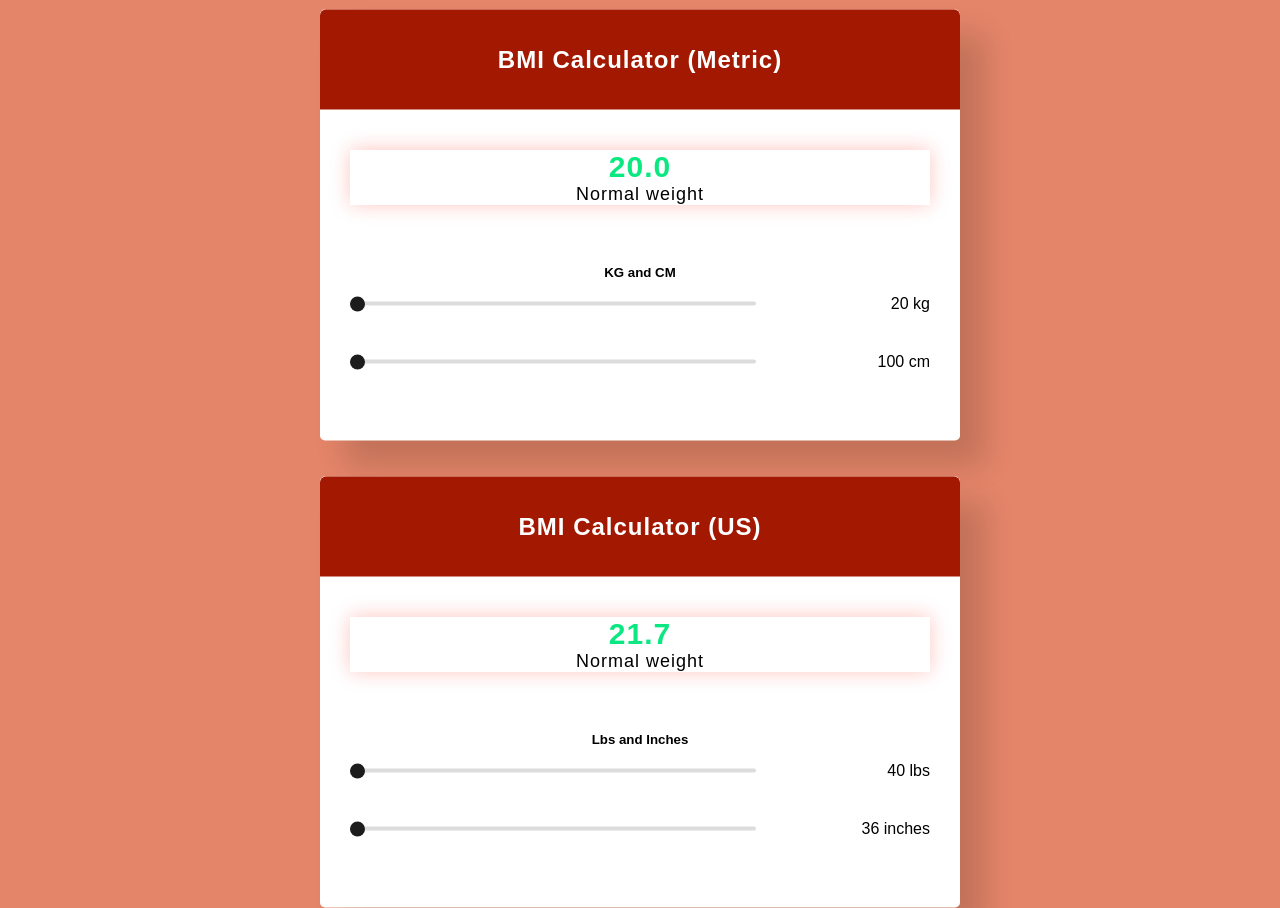
==== bmi.html @ 7e18f994 "Adding the files" ====
<!DOCTYPE html>
<html lang="en">
<head>
    <meta charset="UTF-8">
    <meta http-equiv="X-UA-Compatible" content="IE=edge">
    <meta name="viewport" content="width=device-width, initial-scale=1.0">
    <title>BMI Slider</title>
    <link rel="stylesheet" href="bmi.css">
</head>
<body>
    <div class="container">
        <h1>BMI Calculator (Metric)</h1>
        <div class="display">
            <p id="result">20.0</p>
            <p id="category">Normal weight</p>
         </div>

         <h5 style="text-align: center; margin-bottom: 15px;">KG and CM </h5>
         <div class="row">
            <input type="range" min="20" max="200" value="20" id="weight" oninput="calculate()">
            <span id="weight-val">20 kg</span>
         </div>
         
        <div class="row">
            <input type="range" min="100" max="250" value="100" id="height" oninput="calculate()">
             <span id="height-val">100 cm</span>
          </div>


    </div>

    <br>
    <br>

    <div class="container">

        <h1>BMI Calculator (US)</h1>
        <div class="display">
            <p id="result2">21.7</p>
            <p id="category2">Normal weight</p>
         </div>

        <h5 style="text-align: center; margin-bottom: 15px;">Lbs and Inches</h5>
          
        <div class="row">
          <input type="range" min="40" max="500" value="40" id="weightLbs" oninput="calculate2()">
          <span id="weightLbs-val">40 lbs</span>
       </div>
       
      <div class="row">
          <input type="range" min="36" max="96" value="36" id="heightInch" oninput="calculate2()">
           <span id="heightInch-val">36 inches</span>
        </div>
    </div>

    <script src="js/bmi.js"></script>
</body>
</html>
---- bmi.css ----
*,
*:before,
*:after{
    padding: 0;
    margin: 0;
    box-sizing: border-box;
}
body{
    height: 100vh;
    background: #e48569;
    width: 100vw;
}

.container{
    background-color: #ffffff;
    padding: 30px 30px;
    width: 50%;
    min-width: 400px;
    positioN: relative;
    transform: translate(-50%,-50%);
    top: 25%;
    left: 50%;
    border-radius: 5px;
    font-family: 'Poppins',sans-serif;
    box-shadow: 25px 25px 30px rgba(0,0,0,0.15);
}

.container h1{
	background: hsl(9, 100%, 32%);
	color: white;
	text-align: center;
	font-size: 1.5em;
	letter-spacing: 1px;
	margin-top: -30px;
	margin-left: -30px;
	margin-right: -30px;
	margin-bottom: 40px;
    padding: 1.5em;
    border-radius: 0.25em 0.25em 0 0;
}

.display{
    box-shadow: 0 0 20px rgba(250, 29, 0, 0.25);
    margin-bottom: 60px;
  } 
  
  #result{
      font-size: 30px;
      font-weight: 700;
      letter-spacing: 1px;
      text-align: center;
      color: #0be881;
  }
  
  #category{
      font-size: 18px;
      text-align: center;
      letter-spacing: 1px;
  }

  #result2{
    font-size: 30px;
    font-weight: 700;
    letter-spacing: 1px;
    text-align: center;
    color: #0be881;
}

#category2{
    font-size: 18px;
    text-align: center;
    letter-spacing: 1px;
}

  .row{
    display: flex;
    align-items: center;
    justify-content: space-between;
    margin-bottom: 40px;
}
.row span{
    font-weight: 500;
}
input[type="range"]{
    width: 70%;
    height: 3.5px;
    -webkit-appearance: none;
    appearance: none;
    background-color: #dcdcdc;
    border-radius: 3px;
    outline: none;
}

input[type="range"]::-webkit-slider-thumb{
    -webkit-appearance: none;
    appearance: none;
    height: 15px;
    width: 15px;
    background-color: #1c1c1c;
    border-radius: 50%;
    cursor: pointer;
}
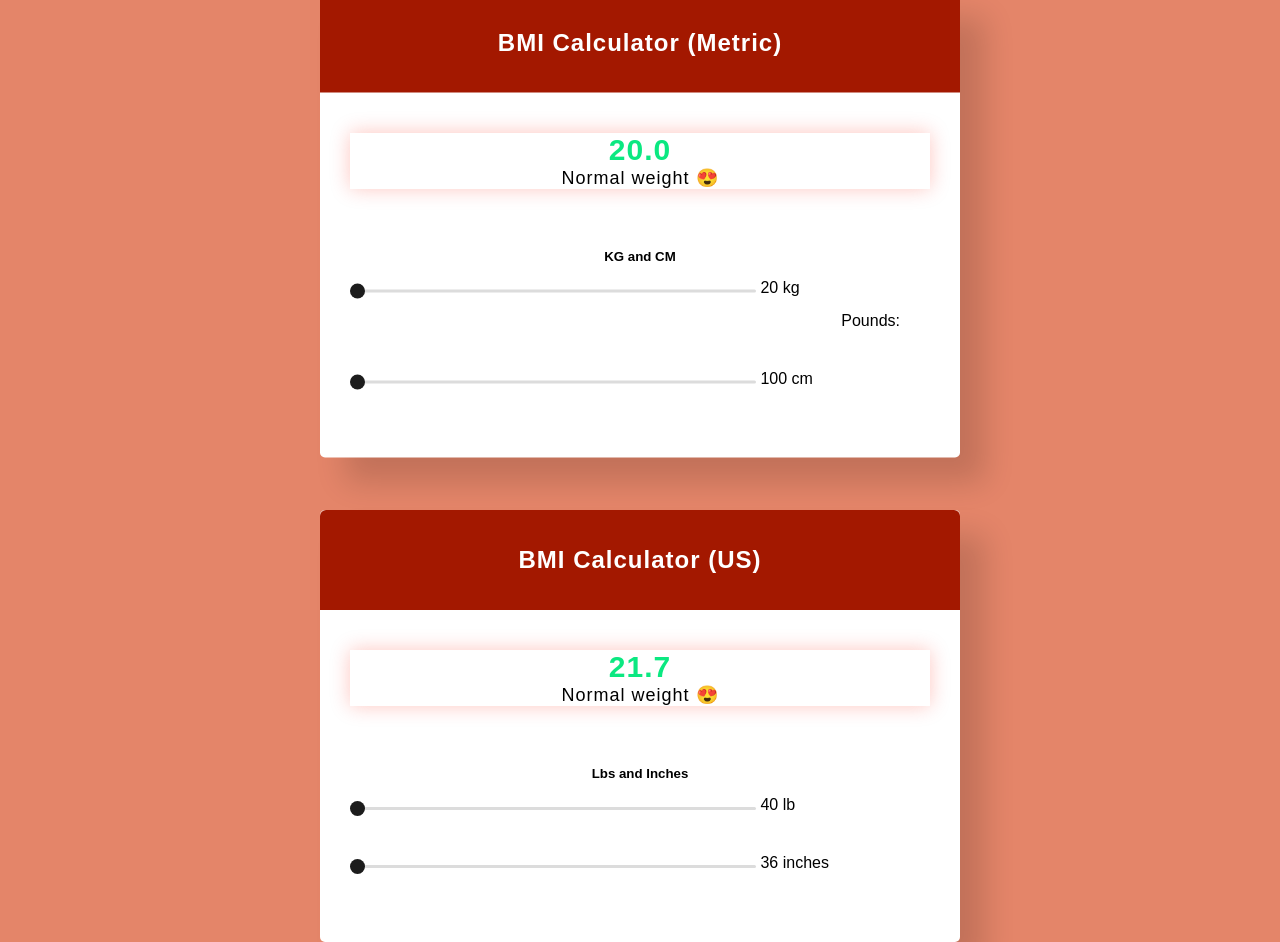
==== commit 8ffdbd12: "Just messed around" ====
--- a/bmi.html
+++ b/bmi.html
@@ -12,13 +12,14 @@
         <h1>BMI Calculator (Metric)</h1>
         <div class="display">
             <p id="result">20.0</p>
-            <p id="category">Normal weight</p>
+            <p id="category">Normal weight 😍</p>
          </div>
 
          <h5 style="text-align: center; margin-bottom: 15px;">KG and CM </h5>
          <div class="row">
-            <input type="range" min="20" max="200" value="20" id="weight" oninput="calculate()">
+            <input type="range" min="20" max="200" value="20" id="weight" oninput="calculate()" oninput="weightConverter(this.value)" onchange="weightConverter(this.value)" >
             <span id="weight-val">20 kg</span>
+            <p>Pounds: <span id="outputKilograms"></span></p>
          </div>
          
         <div class="row">
@@ -37,14 +38,14 @@
         <h1>BMI Calculator (US)</h1>
         <div class="display">
             <p id="result2">21.7</p>
-            <p id="category2">Normal weight</p>
+            <p id="category2">Normal weight 😍</p>
          </div>
 
         <h5 style="text-align: center; margin-bottom: 15px;">Lbs and Inches</h5>
           
         <div class="row">
           <input type="range" min="40" max="500" value="40" id="weightLbs" oninput="calculate2()">
-          <span id="weightLbs-val">40 lbs</span>
+          <span id="weightLbs-val">40 lb</span>
        </div>
        
       <div class="row">
--- a/bmi.css
+++ b/bmi.css
@@ -73,11 +73,15 @@
 }
 
   .row{
-    display: flex;
+    display: block;
     align-items: center;
     justify-content: space-between;
     margin-bottom: 40px;
 }
+ .row p {
+     text-align: right;
+    margin: 15px 30px 15px 15px;
+ }
 .row span{
     font-weight: 500;
 }
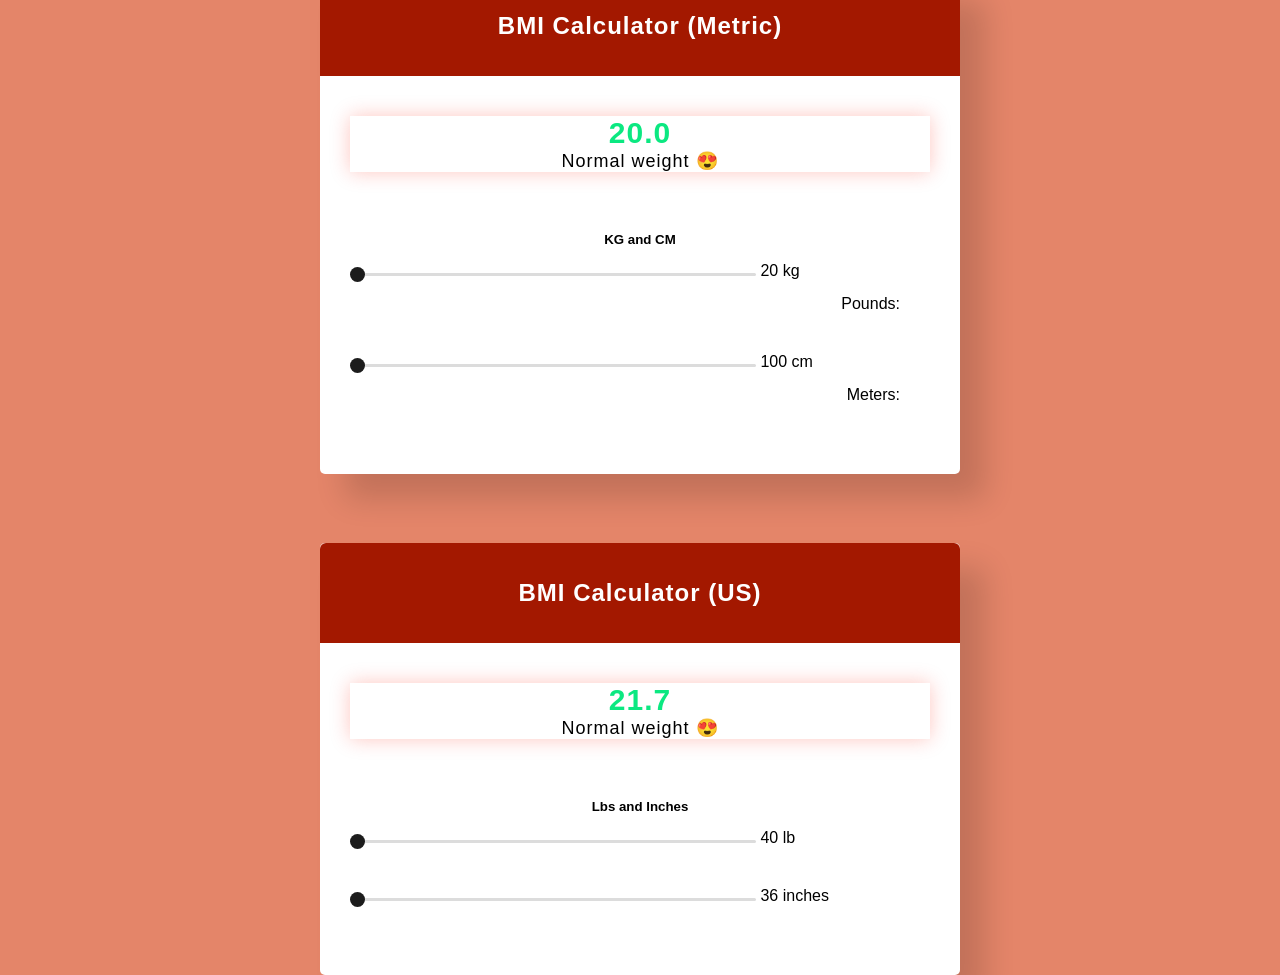
==== commit ba3389a2: "Added a converter that shows the equivalent measurements of the needed units such as kg into pounds " ====
--- a/bmi.html
+++ b/bmi.html
@@ -23,8 +23,10 @@
          </div>
          
         <div class="row">
-            <input type="range" min="100" max="250" value="100" id="height" oninput="calculate()">
+            <input type="range" min="100" max="250" value="100" id="height" oninput="calculate()" oninput="heightConverter(this.value)" onchange="heightConverter(this.value)">
              <span id="height-val">100 cm</span>
+
+             <p>Meters: <span id="outputMeters"></span></p>
           </div>
 
 
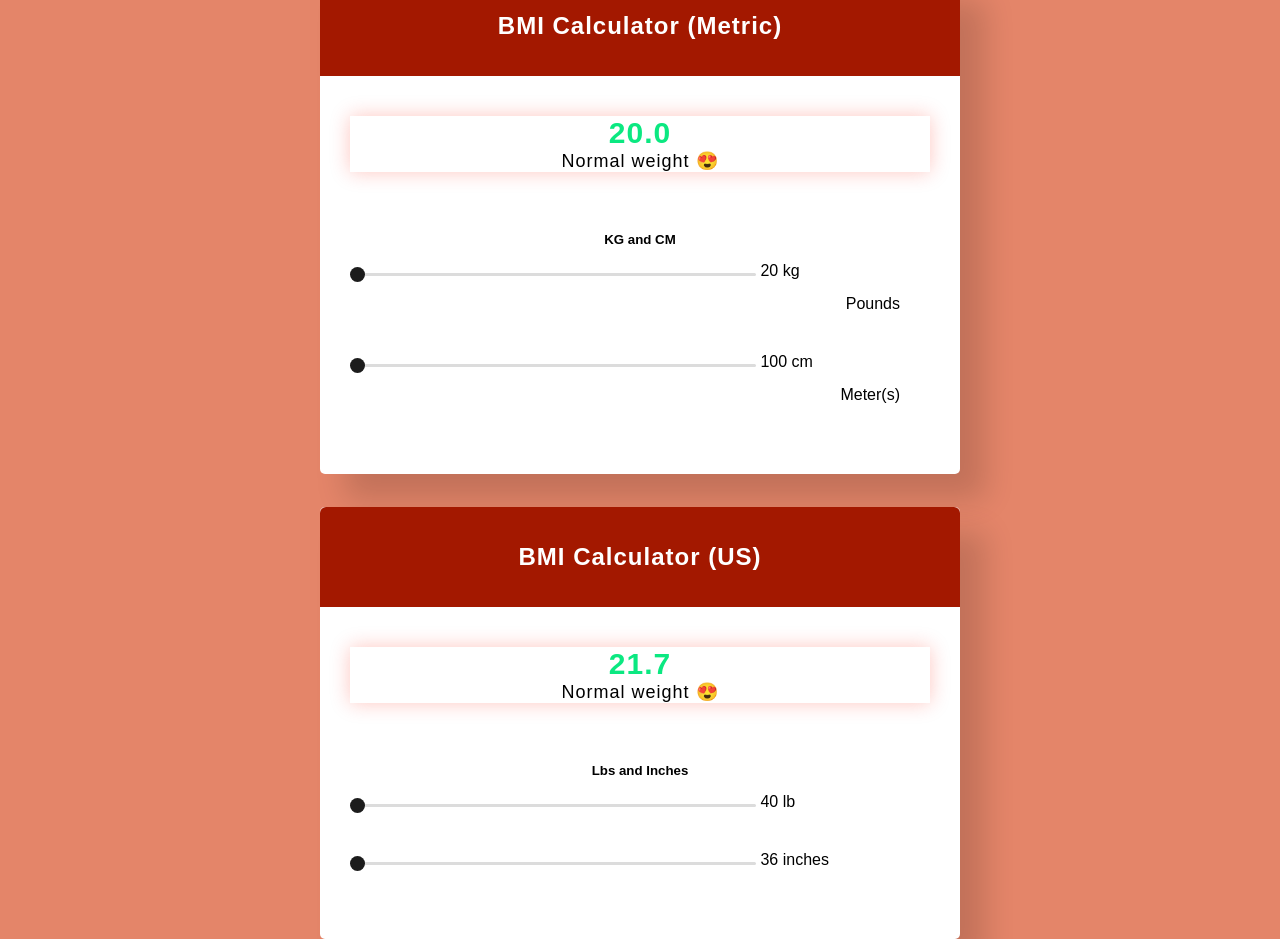
==== commit f17b7af8: "Just minor tweaks" ====
--- a/bmi.html
+++ b/bmi.html
@@ -19,21 +19,20 @@
          <div class="row">
             <input type="range" min="20" max="200" value="20" id="weight" oninput="calculate()" oninput="weightConverter(this.value)" onchange="weightConverter(this.value)" >
             <span id="weight-val">20 kg</span>
-            <p>Pounds: <span id="outputKilograms"></span></p>
+            <p> <span id="outputKilograms"></span> Pounds</p>
          </div>
          
         <div class="row">
             <input type="range" min="100" max="250" value="100" id="height" oninput="calculate()" oninput="heightConverter(this.value)" onchange="heightConverter(this.value)">
              <span id="height-val">100 cm</span>
 
-             <p>Meters: <span id="outputMeters"></span></p>
+             <p><span id="outputMeters"></span> Meter(s)</p>
           </div>
 
 
     </div>
 
-    <br>
-    <br>
+
 
     <div class="container">
 
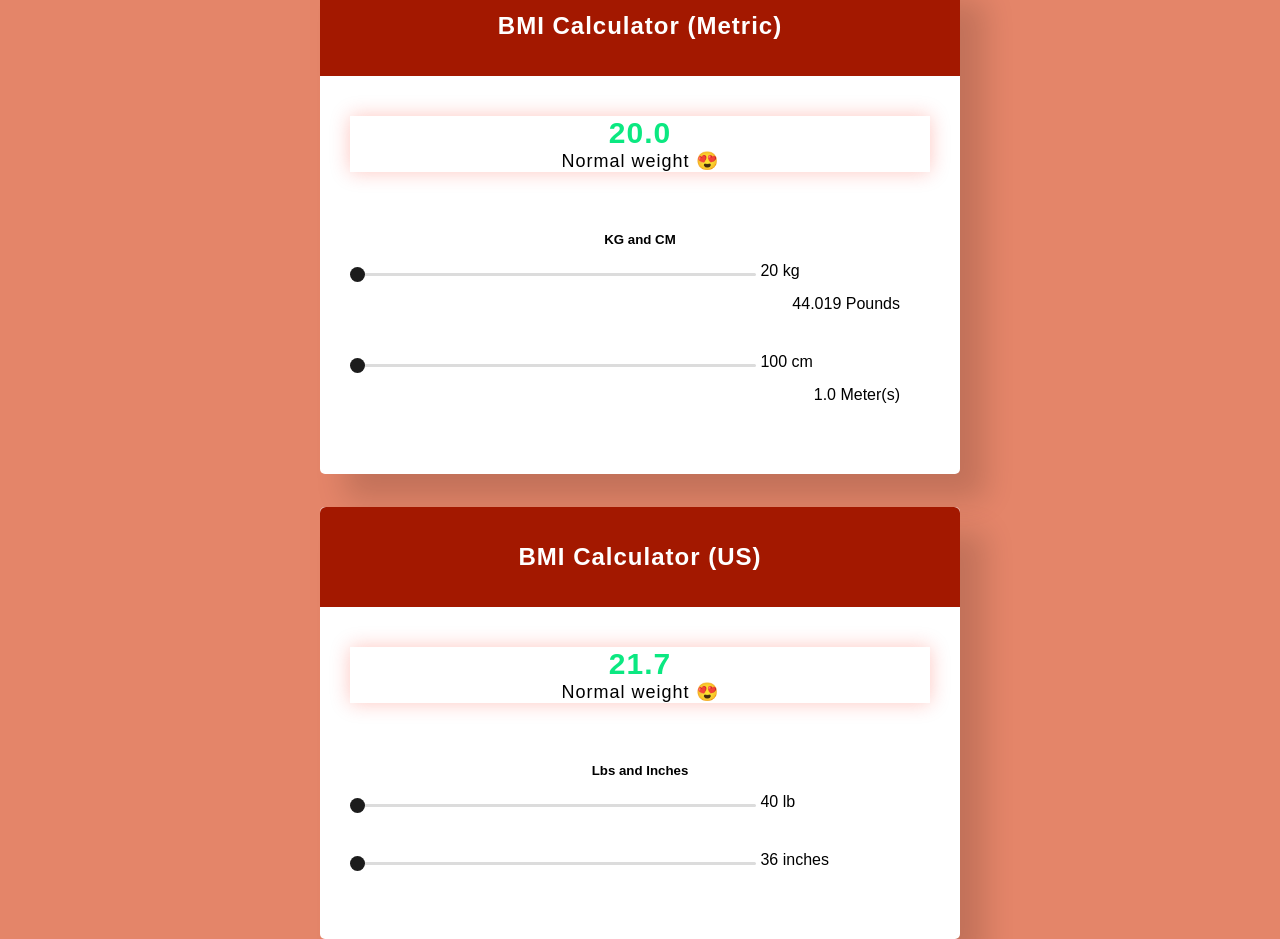
==== commit aebd312b: "just minor tweaks" ====
--- a/bmi.html
+++ b/bmi.html
@@ -19,14 +19,14 @@
          <div class="row">
             <input type="range" min="20" max="200" value="20" id="weight" oninput="calculate()" oninput="weightConverter(this.value)" onchange="weightConverter(this.value)" >
             <span id="weight-val">20 kg</span>
-            <p> <span id="outputKilograms"></span> Pounds</p>
+            <p> <span id="outputKilograms">44.019</span> Pounds</p>
          </div>
          
         <div class="row">
             <input type="range" min="100" max="250" value="100" id="height" oninput="calculate()" oninput="heightConverter(this.value)" onchange="heightConverter(this.value)">
              <span id="height-val">100 cm</span>
 
-             <p><span id="outputMeters"></span> Meter(s)</p>
+             <p><span id="outputMeters">1.0</span> Meter(s)</p>
           </div>
 
 
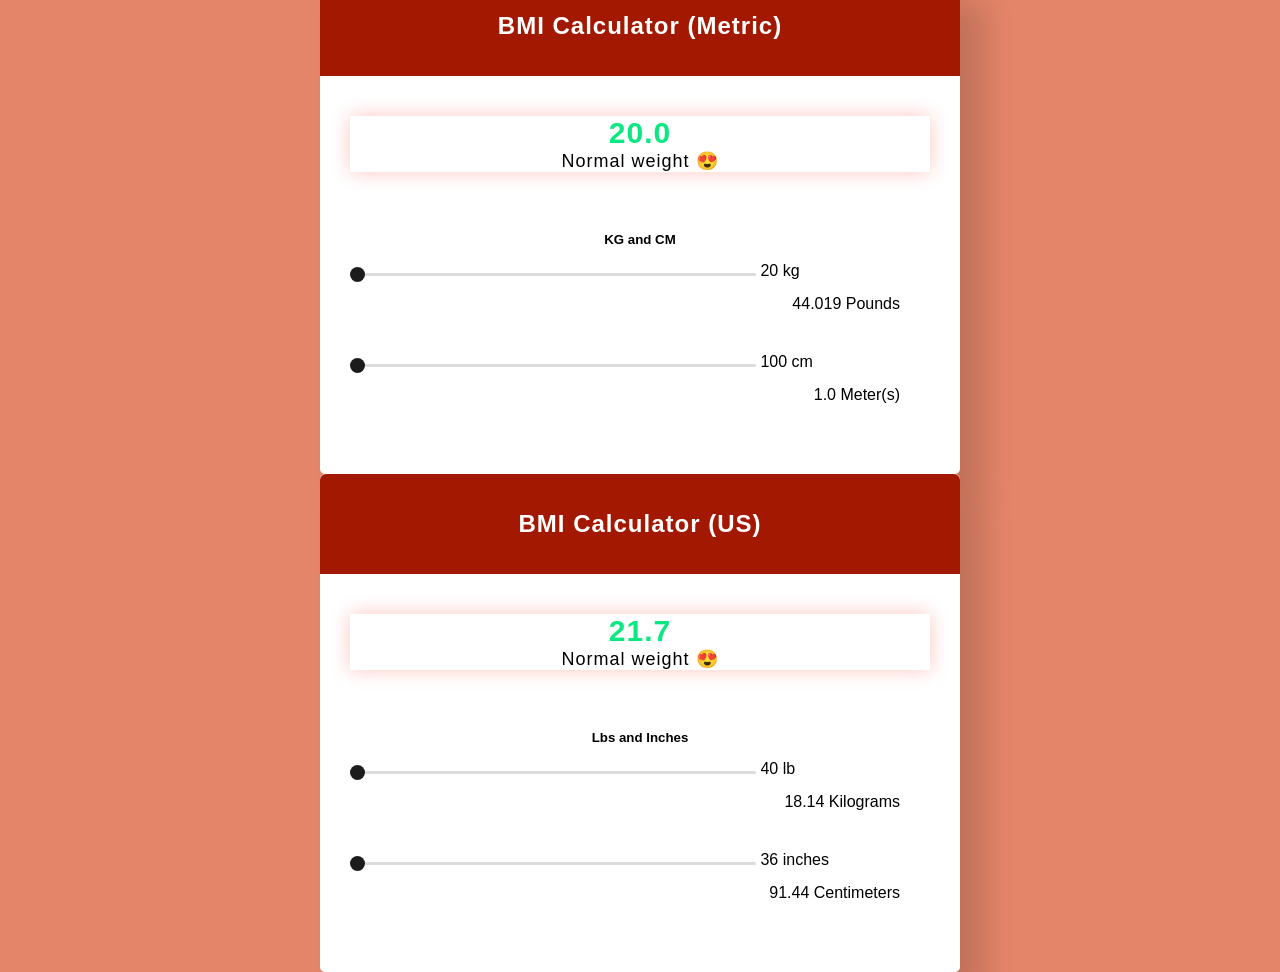
==== commit 136d116b: "Added lb to kg and inch to cm on the second container" ====
--- a/bmi.html
+++ b/bmi.html
@@ -19,7 +19,7 @@
          <div class="row">
             <input type="range" min="20" max="200" value="20" id="weight" oninput="calculate()" oninput="weightConverter(this.value)" onchange="weightConverter(this.value)" >
             <span id="weight-val">20 kg</span>
-            <p> <span id="outputKilograms">44.019</span> Pounds</p>
+            <p> <span id="outputPounds">44.019</span> Pounds</p>
          </div>
          
         <div class="row">
@@ -45,13 +45,15 @@
         <h5 style="text-align: center; margin-bottom: 15px;">Lbs and Inches</h5>
           
         <div class="row">
-          <input type="range" min="40" max="500" value="40" id="weightLbs" oninput="calculate2()">
+          <input type="range" min="40" max="500" value="40" id="weightLbs" oninput="calculate2()" oninput="weightConverter2(this.value)" onchange="weightConverter2(this.value)">
           <span id="weightLbs-val">40 lb</span>
+          <p> <span id="outputKilograms">18.14</span> Kilograms</p>
        </div>
        
       <div class="row">
-          <input type="range" min="36" max="96" value="36" id="heightInch" oninput="calculate2()">
+          <input type="range" min="36" max="96" value="36" id="heightInch" oninput="calculate2()" oninput="heightConverter2(this.value)" onchange="heightConverter2(this.value)">
            <span id="heightInch-val">36 inches</span>
+           <p><span id="outputCentimeters">91.44</span> Centimeters</p>
         </div>
     </div>
 
